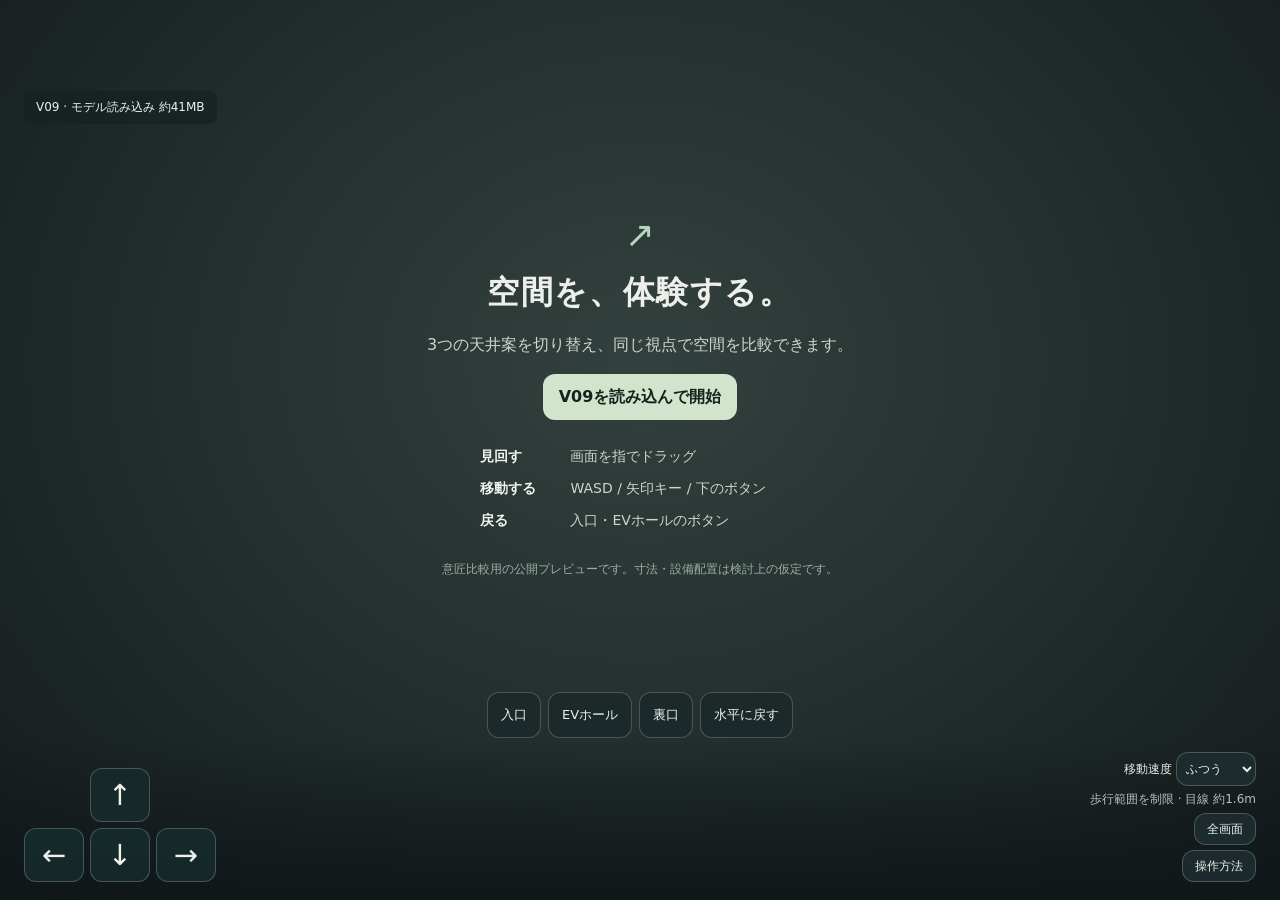
==== index.html @ 6728bd30 "Publish entrance viewer Q3" ====
<!doctype html><html lang="ja"><head><meta charset="utf-8"><meta name="viewport" content="width=device-width,initial-scale=1,viewport-fit=cover"><meta http-equiv="Content-Security-Policy" content="default-src 'self'; script-src 'self' 'unsafe-inline'; style-src 'self' 'unsafe-inline'; img-src 'self' blob: data:; connect-src 'self' blob:; object-src 'none'"><title>エントランス室内ビューア</title><link rel="stylesheet" href="style.css"><script type="importmap">{"imports":{"three":"./vendor/three.module.js"}}</script></head><body>
<div id="viewport" aria-label="室内3D表示"></div><header><div><span class="eyebrow">PUBLIC PREVIEW · V09 R5 · 天井比較 Q3</span><h1>朝日ビル エントランス</h1></div><button id="open" class="primary">別のGLBを開く</button><input id="file" type="file" accept=".glb" hidden></header>
<main id="welcome"><div class="card"><div class="icon">↗</div><h2>空間を、体験する。</h2><p>3つの天井案を切り替え、同じ視点で空間を比較できます。</p><button id="start" class="primary">V09を読み込んで開始</button><div class="instructions"><p><b>見回す</b> 画面を指でドラッグ</p><p><b>移動する</b> WASD / 矢印キー / 下のボタン</p><p><b>戻る</b> 入口・EVホールのボタン</p></div><small>意匠比較用の公開プレビューです。寸法・設備配置は検討上の仮定です。</small><p id="error"></p></div></main>
<div id="status" role="status">V09 · モデル読み込み 約41MB</div><fieldset id="ceiling-choices" class="hidden"><legend>天井を比較</legend><div class="ceiling-buttons"><button data-ceiling="existing" aria-pressed="true">現状</button><button data-ceiling="coffer" aria-pressed="false">折り上げ天井</button><button data-ceiling="panel" aria-pressed="false">パネル</button><button data-ceiling="wood" aria-pressed="false">木ルーバー</button></div><small id="ceiling-note">入口〜EVホールの意匠比較 · 寸法は仮定</small><details id="lighting-adjust" class="hidden"><summary>照明の色と明るさ</summary><label for="light-kelvin">色温度 <output id="light-kelvin-value">2700K</output></label><input id="light-kelvin" type="range" min="2500" max="4000" step="100" value="2700"><label for="light-brightness">明るさ <output id="light-brightness-value">100%</output></label><input id="light-brightness" type="range" min="50" max="150" step="5" value="100"><button id="light-reset">この案の推奨値に戻す</button></details><a class="design-link" href="design.html" target="_blank" rel="noopener">設計方針と天井伏図 ↗</a></fieldset>
<nav id="presets" aria-label="視点"><button data-preset="entry">入口</button><button data-preset="hall">EVホール</button><button data-preset="back">裏口</button><button id="level">水平に戻す</button></nav>
<footer><div class="movement"><button data-move="forward" aria-label="前へ" class="up">↑</button><button data-move="left" aria-label="左へ">←</button><button data-move="back" aria-label="後ろへ">↓</button><button data-move="right" aria-label="右へ">→</button></div><div class="settings"><label>移動速度 <select id="speed"><option value="0.7">ゆっくり</option><option value="1.5" selected>ふつう</option><option value="3">速く</option></select></label><span id="collision-note">歩行範囲を制限 · 目線 約1.6m</span><button id="fullscreen">全画面</button><button id="help">操作方法</button></div></footer><dialog id="guide"><h2>操作方法</h2><p>マウスをドラッグして見回す。WASD・矢印キーで前後左右へ移動。タブレットでは下のボタンを長押し。</p><p>「天井を比較」で3案と現状を切り替えます。視点はそのまま、自由に歩いて比較できます。参照画像に基づく意匠案で、施工寸法・設備配置は未確定です。裏口側は現状を維持しています。</p><p>入口・EVホール・裏口から再開できます。壁や設備に近づくと移動を制限します。</p><p>これは質感を確認するリアルタイム表示です。高品質なレンダリング画像とは照明・影が異なります。</p><p>閲覧端末へ3Dデータが届くため、取り出し・複製を完全には防げません。</p><button id="close-help">閉じる</button></dialog><script type="module" src="app.js"></script></body></html>
---- style.css ----
*{box-sizing:border-box}html,body{margin:0;width:100%;height:100%;overflow:hidden;background:#141b1d;color:#edf0ea;font-family:system-ui,-apple-system,sans-serif}#viewport{position:fixed;inset:0;touch-action:none}canvas{display:block}header{position:fixed;top:0;left:0;right:0;padding:max(20px,env(safe-area-inset-top)) 24px 16px;display:flex;justify-content:space-between;align-items:center;background:linear-gradient(#101719e8,transparent);pointer-events:none}header>*{pointer-events:auto}.eyebrow{font-size:10px;letter-spacing:.22em;color:#a9c5bd}h1{font-size:20px;font-weight:600;margin:5px 0}button,select{font:inherit;color:inherit;border:1px solid #ffffff36;border-radius:12px;background:#1f2d30eb;cursor:pointer;min-height:46px;padding:10px 16px;touch-action:none}button:active,button.active{background:#b5d5bf;color:#17261f}.primary{background:#d1e5cc;color:#14241c;border:0;font-weight:650}#welcome{position:fixed;inset:0;display:grid;place-items:center;pointer-events:none;padding:85px 20px 180px;background:radial-gradient(ellipse at 50% 40%,#33413e,#141b1d)}.card{max-width:470px;text-align:center;pointer-events:auto}.icon{font-size:36px;color:#b5d5bf}h2{font-size:32px;letter-spacing:.05em;margin:16px 0}p{line-height:1.7;color:#ccd5d0}.instructions{margin:25px auto;text-align:left;max-width:320px;font-size:14px}.instructions p{margin:8px 0}.instructions b{display:inline-block;width:86px;color:#f1f4ef}small{font-size:12px;line-height:1.7;color:#9aaea5}#status{position:fixed;left:24px;top:91px;font-size:12px;color:#e9f3e9;background:#152321c9;border-radius:8px;padding:8px 12px;max-width:calc(100% - 48px);pointer-events:none}#presets{position:fixed;bottom:162px;left:50%;transform:translateX(-50%);display:flex;gap:7px;white-space:nowrap}#presets button{font-size:13px;padding:8px 13px;background:#1a292bd9}footer{position:fixed;bottom:0;left:0;right:0;padding:10px 24px max(18px,env(safe-area-inset-bottom));display:flex;align-items:end;justify-content:space-between;gap:20px;background:linear-gradient(transparent,#101719f2)}.movement{display:grid;grid-template-columns:60px 60px 60px;gap:6px}.movement button{font-size:29px;height:54px;padding:0;background:#172b2de8}.movement .up{grid-column:2}.movement button:nth-child(2){grid-column:1}.settings{display:flex;flex-direction:column;gap:8px;align-items:flex-end;font-size:12px}.settings span{color:#b5c3ba}.settings button{min-height:32px;padding:5px 12px;font-size:12px}.settings select{font-size:12px;min-height:34px;padding:5px}.hidden{display:none!important}button:focus-visible,select:focus-visible{outline:3px solid #d0e3a4;outline-offset:3px}@media(max-width:560px){header{padding-left:16px;padding-right:16px}h1{font-size:17px}.eyebrow{font-size:9px}header button{font-size:12px;padding:8px 12px}footer{padding-left:16px;padding-right:16px;gap:10px}.movement{grid-template-columns:52px 52px 52px}.movement button{height:49px}#presets{bottom:150px;gap:5px}#presets button{font-size:11px;padding:7px 10px;min-height:38px}#welcome{padding-bottom:180px}h2{font-size:27px}.card>p{font-size:13px}.instructions{margin:18px auto;font-size:12px}small{font-size:11px}.settings span{max-width:140px;text-align:right;font-size:10px}}@media(max-height:600px){#welcome{padding-top:65px;padding-bottom:80px}.card h2{font-size:23px;margin:6px}.icon,.instructions{display:none}#presets{bottom:115px}footer{padding-bottom:8px}.movement button{height:40px}}
button:disabled{opacity:.55;cursor:wait}dialog{max-width:520px;background:#1e2d2c;color:#eff3ed;border:1px solid #58736b;border-radius:20px;padding:26px}dialog::backdrop{background:#081211b8}dialog p{font-size:14px}dialog h2{font-size:22px}#error{font-size:12px;color:#f2bdab}.settings{gap:5px}.settings #fullscreen,.settings #help{display:inline-block}#status{font-variant-numeric:tabular-nums}

#ceiling-choices{position:fixed;right:24px;top:88px;margin:0;padding:10px 12px 12px;max-width:410px;background:#152321e8;border:1px solid #acc7bb40;border-radius:14px;box-shadow:0 6px 24px #0003}#ceiling-choices legend{font-size:12px;font-weight:650;padding:0 6px;color:#e6eddb}.ceiling-buttons{display:flex;gap:5px}#ceiling-choices button{font-size:12px;min-height:38px;padding:8px 10px;border-radius:8px}#ceiling-choices button[aria-pressed=true]{background:#d1e5cc;color:#14241c;border-color:#d1e5cc;font-weight:650}#ceiling-choices small{display:block;margin-top:7px;font-size:10px;color:#b9c8bf}footer{pointer-events:none}footer>*{pointer-events:auto}@media(max-width:900px){#status{top:87px;font-size:10px;max-width:calc(100% - 48px)}#ceiling-choices{top:130px;right:16px;max-width:calc(100% - 32px)}}@media(max-height:600px){#ceiling-choices{top:78px;right:16px}#ceiling-choices small{display:none}#status{top:auto;bottom:14px;left:210px;max-width:40%}}

#lighting-adjust{margin-top:9px;padding-top:8px;border-top:1px solid #ffffff24;font-size:12px}#lighting-adjust summary{cursor:pointer;color:#e1eadc}#lighting-adjust label{display:flex;justify-content:space-between;margin-top:10px}#lighting-adjust input{display:block;width:100%;height:23px;accent-color:#c6d7aa;margin:4px 0;cursor:pointer}#lighting-adjust button{min-height:29px;font-size:11px;padding:4px 9px;margin-top:6px}.design-link{display:block;margin-top:9px;color:#cfddc3;font-size:11px;text-underline-offset:3px}#ceiling-choices{max-height:calc(100dvh - 290px);overflow:auto}#lighting-adjust output{font-variant-numeric:tabular-nums}@media(max-height:600px){#ceiling-choices{max-height:calc(100dvh - 200px)}}
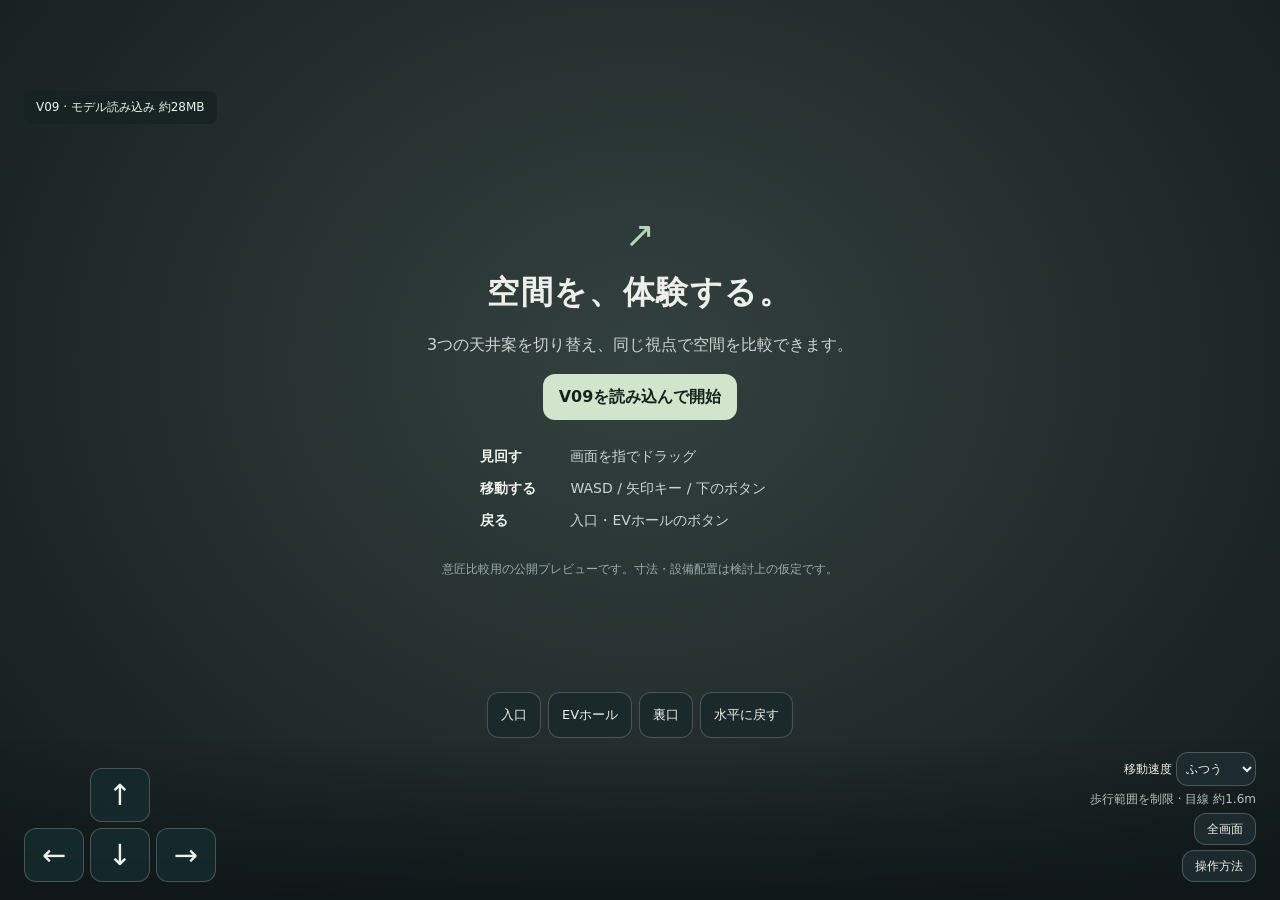
==== commit 3ff905f5: "Reduce ceiling switch stalls and preserve rendering quality" ====
--- a/index.html
+++ b/index.html
@@ -1,6 +1,6 @@
 <!doctype html><html lang="ja"><head><meta charset="utf-8"><meta name="viewport" content="width=device-width,initial-scale=1,viewport-fit=cover"><meta http-equiv="Content-Security-Policy" content="default-src 'self'; script-src 'self' 'unsafe-inline'; style-src 'self' 'unsafe-inline'; img-src 'self' blob: data:; connect-src 'self' blob:; object-src 'none'"><title>エントランス室内ビューア</title><link rel="stylesheet" href="style.css"><script type="importmap">{"imports":{"three":"./vendor/three.module.js"}}</script></head><body>
 <div id="viewport" aria-label="室内3D表示"></div><header><div><span class="eyebrow">PUBLIC PREVIEW · V09 R5 · 天井比較 Q3</span><h1>朝日ビル エントランス</h1></div><button id="open" class="primary">別のGLBを開く</button><input id="file" type="file" accept=".glb" hidden></header>
 <main id="welcome"><div class="card"><div class="icon">↗</div><h2>空間を、体験する。</h2><p>3つの天井案を切り替え、同じ視点で空間を比較できます。</p><button id="start" class="primary">V09を読み込んで開始</button><div class="instructions"><p><b>見回す</b> 画面を指でドラッグ</p><p><b>移動する</b> WASD / 矢印キー / 下のボタン</p><p><b>戻る</b> 入口・EVホールのボタン</p></div><small>意匠比較用の公開プレビューです。寸法・設備配置は検討上の仮定です。</small><p id="error"></p></div></main>
-<div id="status" role="status">V09 · モデル読み込み 約41MB</div><fieldset id="ceiling-choices" class="hidden"><legend>天井を比較</legend><div class="ceiling-buttons"><button data-ceiling="existing" aria-pressed="true">現状</button><button data-ceiling="coffer" aria-pressed="false">折り上げ天井</button><button data-ceiling="panel" aria-pressed="false">パネル</button><button data-ceiling="wood" aria-pressed="false">木ルーバー</button></div><small id="ceiling-note">入口〜EVホールの意匠比較 · 寸法は仮定</small><details id="lighting-adjust" class="hidden"><summary>照明の色と明るさ</summary><label for="light-kelvin">色温度 <output id="light-kelvin-value">2700K</output></label><input id="light-kelvin" type="range" min="2500" max="4000" step="100" value="2700"><label for="light-brightness">明るさ <output id="light-brightness-value">100%</output></label><input id="light-brightness" type="range" min="50" max="150" step="5" value="100"><button id="light-reset">この案の推奨値に戻す</button></details><a class="design-link" href="design.html" target="_blank" rel="noopener">設計方針と天井伏図 ↗</a></fieldset>
+<div id="status" role="status">V09 · モデル読み込み 約28MB</div><fieldset id="ceiling-choices" class="hidden"><legend>天井を比較</legend><div class="ceiling-buttons"><button data-ceiling="existing" aria-pressed="true">現状</button><button data-ceiling="coffer" aria-pressed="false">折り上げ天井</button><button data-ceiling="panel" aria-pressed="false">パネル</button><button data-ceiling="wood" aria-pressed="false">木ルーバー</button></div><small id="ceiling-note">入口〜EVホールの意匠比較 · 寸法は仮定</small><details id="lighting-adjust" class="hidden"><summary>照明の色と明るさ</summary><label for="light-kelvin">色温度 <output id="light-kelvin-value">2700K</output></label><input id="light-kelvin" type="range" min="2500" max="4000" step="100" value="2700"><label for="light-brightness">明るさ <output id="light-brightness-value">100%</output></label><input id="light-brightness" type="range" min="50" max="150" step="5" value="100"><button id="light-reset">この案の推奨値に戻す</button></details><a class="design-link" href="design.html" target="_blank" rel="noopener">設計方針と天井伏図 ↗</a></fieldset>
 <nav id="presets" aria-label="視点"><button data-preset="entry">入口</button><button data-preset="hall">EVホール</button><button data-preset="back">裏口</button><button id="level">水平に戻す</button></nav>
-<footer><div class="movement"><button data-move="forward" aria-label="前へ" class="up">↑</button><button data-move="left" aria-label="左へ">←</button><button data-move="back" aria-label="後ろへ">↓</button><button data-move="right" aria-label="右へ">→</button></div><div class="settings"><label>移動速度 <select id="speed"><option value="0.7">ゆっくり</option><option value="1.5" selected>ふつう</option><option value="3">速く</option></select></label><span id="collision-note">歩行範囲を制限 · 目線 約1.6m</span><button id="fullscreen">全画面</button><button id="help">操作方法</button></div></footer><dialog id="guide"><h2>操作方法</h2><p>マウスをドラッグして見回す。WASD・矢印キーで前後左右へ移動。タブレットでは下のボタンを長押し。</p><p>「天井を比較」で3案と現状を切り替えます。視点はそのまま、自由に歩いて比較できます。参照画像に基づく意匠案で、施工寸法・設備配置は未確定です。裏口側は現状を維持しています。</p><p>入口・EVホール・裏口から再開できます。壁や設備に近づくと移動を制限します。</p><p>これは質感を確認するリアルタイム表示です。高品質なレンダリング画像とは照明・影が異なります。</p><p>閲覧端末へ3Dデータが届くため、取り出し・複製を完全には防げません。</p><button id="close-help">閉じる</button></dialog><script type="module" src="app.js"></script></body></html>
+<footer><div class="movement"><button data-move="forward" aria-label="前へ" class="up">↑</button><button data-move="left" aria-label="左へ">←</button><button data-move="back" aria-label="後ろへ">↓</button><button data-move="right" aria-label="右へ">→</button></div><div class="settings"><label>移動速度 <select id="speed"><option value="0.7">ゆっくり</option><option value="1.5" selected>ふつう</option><option value="3">速く</option></select></label><span id="collision-note">歩行範囲を制限 · 目線 約1.6m</span><button id="fullscreen">全画面</button><button id="help">操作方法</button></div></footer><dialog id="guide"><h2>操作方法</h2><p>マウスをドラッグして見回す。WASD・矢印キーで前後左右へ移動。タブレットでは下のボタンを長押し。</p><p>「天井を比較」で3案と現状を切り替えます。視点はそのまま、自由に歩いて比較できます。参照画像に基づく意匠案で、施工寸法・設備配置は未確定です。裏口側は現状を維持しています。</p><p>入口・EVホール・裏口から再開できます。壁や設備に近づくと移動を制限します。</p><p>これは質感を確認するリアルタイム表示です。高品質なレンダリング画像とは照明・影が異なります。</p><p>閲覧端末へ3Dデータが届くため、取り出し・複製を完全には防げません。</p><button id="close-help">閉じる</button></dialog><script type="module" src="app.js?v=perf1"></script></body></html>
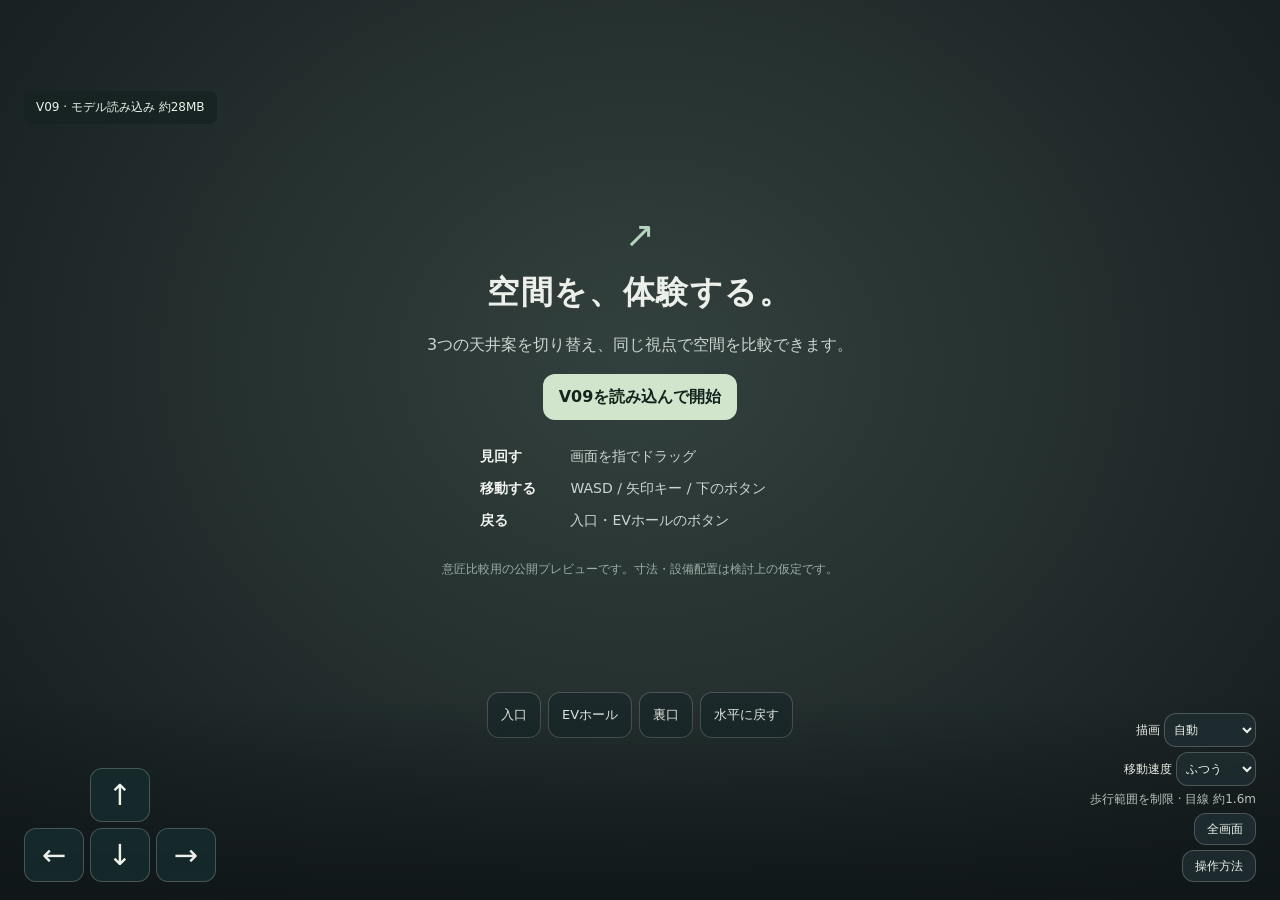
==== commit 66524279: "Adapt motion rendering for integrated GPUs and share shadow depth" ====
--- a/index.html
+++ b/index.html
@@ -3,4 +3,4 @@
 <main id="welcome"><div class="card"><div class="icon">↗</div><h2>空間を、体験する。</h2><p>3つの天井案を切り替え、同じ視点で空間を比較できます。</p><button id="start" class="primary">V09を読み込んで開始</button><div class="instructions"><p><b>見回す</b> 画面を指でドラッグ</p><p><b>移動する</b> WASD / 矢印キー / 下のボタン</p><p><b>戻る</b> 入口・EVホールのボタン</p></div><small>意匠比較用の公開プレビューです。寸法・設備配置は検討上の仮定です。</small><p id="error"></p></div></main>
 <div id="status" role="status">V09 · モデル読み込み 約28MB</div><fieldset id="ceiling-choices" class="hidden"><legend>天井を比較</legend><div class="ceiling-buttons"><button data-ceiling="existing" aria-pressed="true">現状</button><button data-ceiling="coffer" aria-pressed="false">折り上げ天井</button><button data-ceiling="panel" aria-pressed="false">パネル</button><button data-ceiling="wood" aria-pressed="false">木ルーバー</button></div><small id="ceiling-note">入口〜EVホールの意匠比較 · 寸法は仮定</small><details id="lighting-adjust" class="hidden"><summary>照明の色と明るさ</summary><label for="light-kelvin">色温度 <output id="light-kelvin-value">2700K</output></label><input id="light-kelvin" type="range" min="2500" max="4000" step="100" value="2700"><label for="light-brightness">明るさ <output id="light-brightness-value">100%</output></label><input id="light-brightness" type="range" min="50" max="150" step="5" value="100"><button id="light-reset">この案の推奨値に戻す</button></details><a class="design-link" href="design.html" target="_blank" rel="noopener">設計方針と天井伏図 ↗</a></fieldset>
 <nav id="presets" aria-label="視点"><button data-preset="entry">入口</button><button data-preset="hall">EVホール</button><button data-preset="back">裏口</button><button id="level">水平に戻す</button></nav>
-<footer><div class="movement"><button data-move="forward" aria-label="前へ" class="up">↑</button><button data-move="left" aria-label="左へ">←</button><button data-move="back" aria-label="後ろへ">↓</button><button data-move="right" aria-label="右へ">→</button></div><div class="settings"><label>移動速度 <select id="speed"><option value="0.7">ゆっくり</option><option value="1.5" selected>ふつう</option><option value="3">速く</option></select></label><span id="collision-note">歩行範囲を制限 · 目線 約1.6m</span><button id="fullscreen">全画面</button><button id="help">操作方法</button></div></footer><dialog id="guide"><h2>操作方法</h2><p>マウスをドラッグして見回す。WASD・矢印キーで前後左右へ移動。タブレットでは下のボタンを長押し。</p><p>「天井を比較」で3案と現状を切り替えます。視点はそのまま、自由に歩いて比較できます。参照画像に基づく意匠案で、施工寸法・設備配置は未確定です。裏口側は現状を維持しています。</p><p>入口・EVホール・裏口から再開できます。壁や設備に近づくと移動を制限します。</p><p>これは質感を確認するリアルタイム表示です。高品質なレンダリング画像とは照明・影が異なります。</p><p>閲覧端末へ3Dデータが届くため、取り出し・複製を完全には防げません。</p><button id="close-help">閉じる</button></dialog><script type="module" src="app.js?v=perf1"></script></body></html>
+<footer><div class="movement"><button data-move="forward" aria-label="前へ" class="up">↑</button><button data-move="left" aria-label="左へ">←</button><button data-move="back" aria-label="後ろへ">↓</button><button data-move="right" aria-label="右へ">→</button></div><div class="settings"><label>描画 <select id="render-quality" aria-label="描画モード"><option value="auto" selected>自動</option><option value="responsive">操作を軽く</option><option value="quality">画質優先</option></select></label><label>移動速度 <select id="speed"><option value="0.7">ゆっくり</option><option value="1.5" selected>ふつう</option><option value="3">速く</option></select></label><span id="collision-note">歩行範囲を制限 · 目線 約1.6m</span><button id="fullscreen">全画面</button><button id="help">操作方法</button></div></footer><dialog id="guide"><h2>操作方法</h2><p>マウスをドラッグして見回す。WASD・矢印キーで前後左右へ移動。タブレットでは下のボタンを長押し。</p><p>「天井を比較」で3案と現状を切り替えます。視点はそのまま、自由に歩いて比較できます。参照画像に基づく意匠案で、施工寸法・設備配置は未確定です。裏口側は現状を維持しています。</p><p>入口・EVホール・裏口から再開できます。壁や設備に近づくと移動を制限します。</p><p>描画「自動」は、重い端末で操作中の解像度を調整し、止まると高精細に戻します。「操作を軽く」は移動・見回し中の負荷をさらに抑えます。「画質優先」は常に元の解像度で表示します。</p><p>これは質感を確認するリアルタイム表示です。高品質なレンダリング画像とは照明・影が異なります。</p><p>閲覧端末へ3Dデータが届くため、取り出し・複製を完全には防げません。</p><button id="close-help">閉じる</button></dialog><script type="module" src="app.js?v=motion1"></script></body></html>
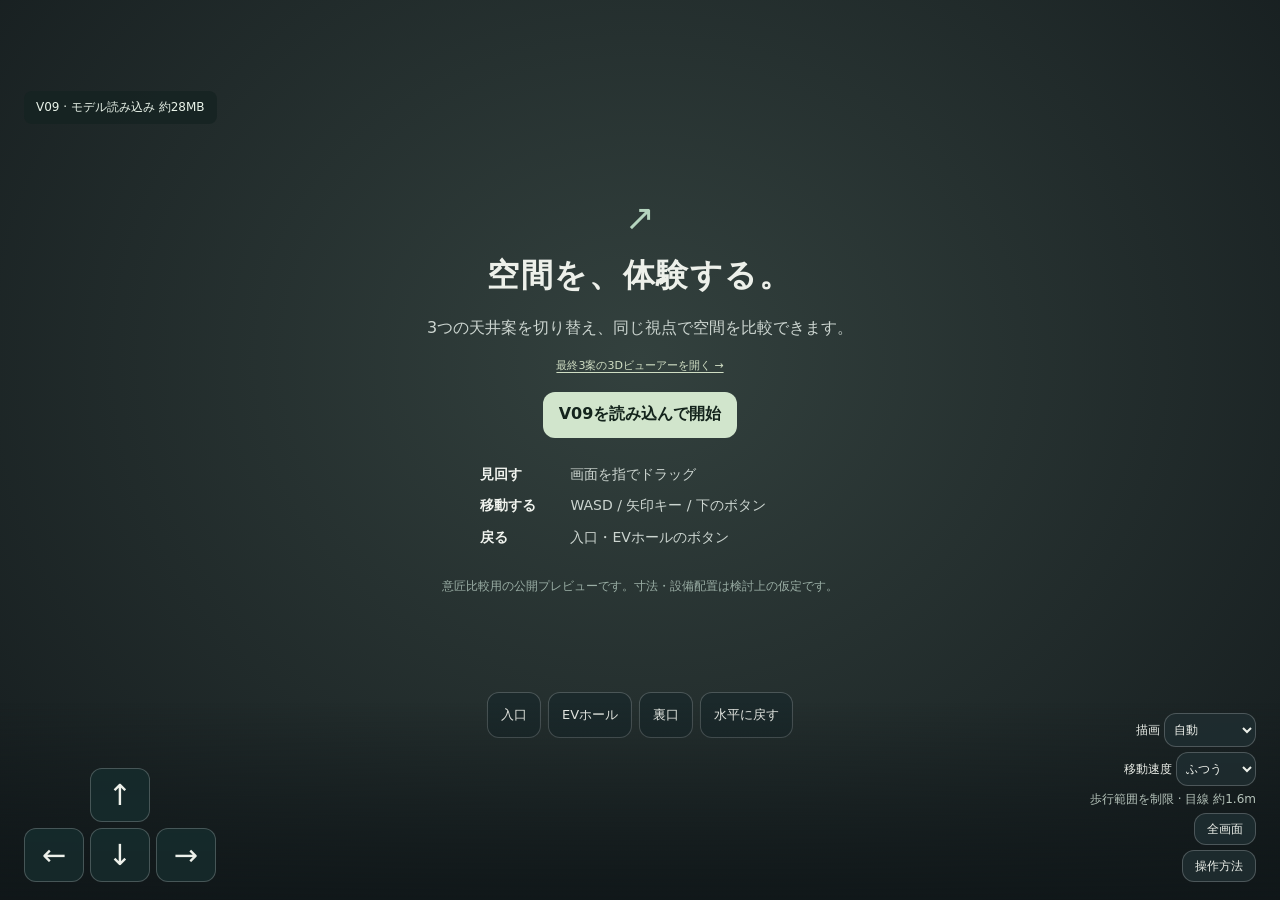
==== commit 06399c14: "Add final entrance models and three matching review viewpoints" ====
--- a/index.html
+++ b/index.html
@@ -1,6 +1,6 @@
 <!doctype html><html lang="ja"><head><meta charset="utf-8"><meta name="viewport" content="width=device-width,initial-scale=1,viewport-fit=cover"><meta http-equiv="Content-Security-Policy" content="default-src 'self'; script-src 'self' 'unsafe-inline'; style-src 'self' 'unsafe-inline'; img-src 'self' blob: data:; connect-src 'self' blob:; object-src 'none'"><title>エントランス室内ビューア</title><link rel="stylesheet" href="style.css"><script type="importmap">{"imports":{"three":"./vendor/three.module.js"}}</script></head><body>
 <div id="viewport" aria-label="室内3D表示"></div><header><div><span class="eyebrow">PUBLIC PREVIEW · V09 R5 · 天井比較 Q3</span><h1>朝日ビル エントランス</h1></div><button id="open" class="primary">別のGLBを開く</button><input id="file" type="file" accept=".glb" hidden></header>
-<main id="welcome"><div class="card"><div class="icon">↗</div><h2>空間を、体験する。</h2><p>3つの天井案を切り替え、同じ視点で空間を比較できます。</p><button id="start" class="primary">V09を読み込んで開始</button><div class="instructions"><p><b>見回す</b> 画面を指でドラッグ</p><p><b>移動する</b> WASD / 矢印キー / 下のボタン</p><p><b>戻る</b> 入口・EVホールのボタン</p></div><small>意匠比較用の公開プレビューです。寸法・設備配置は検討上の仮定です。</small><p id="error"></p></div></main>
+<main id="welcome"><div class="card"><div class="icon">↗</div><h2>空間を、体験する。</h2><p>3つの天井案を切り替え、同じ視点で空間を比較できます。</p><p><a class="design-link" href="final/">最終3案の3Dビューアーを開く →</a></p><button id="start" class="primary">V09を読み込んで開始</button><div class="instructions"><p><b>見回す</b> 画面を指でドラッグ</p><p><b>移動する</b> WASD / 矢印キー / 下のボタン</p><p><b>戻る</b> 入口・EVホールのボタン</p></div><small>意匠比較用の公開プレビューです。寸法・設備配置は検討上の仮定です。</small><p id="error"></p></div></main>
 <div id="status" role="status">V09 · モデル読み込み 約28MB</div><fieldset id="ceiling-choices" class="hidden"><legend>天井を比較</legend><div class="ceiling-buttons"><button data-ceiling="existing" aria-pressed="true">現状</button><button data-ceiling="coffer" aria-pressed="false">折り上げ天井</button><button data-ceiling="panel" aria-pressed="false">パネル</button><button data-ceiling="wood" aria-pressed="false">木ルーバー</button></div><small id="ceiling-note">入口〜EVホールの意匠比較 · 寸法は仮定</small><details id="lighting-adjust" class="hidden"><summary>照明の色と明るさ</summary><label for="light-kelvin">色温度 <output id="light-kelvin-value">2700K</output></label><input id="light-kelvin" type="range" min="2500" max="4000" step="100" value="2700"><label for="light-brightness">明るさ <output id="light-brightness-value">100%</output></label><input id="light-brightness" type="range" min="50" max="150" step="5" value="100"><button id="light-reset">この案の推奨値に戻す</button></details><a class="design-link" href="design.html" target="_blank" rel="noopener">設計方針と天井伏図 ↗</a></fieldset>
 <nav id="presets" aria-label="視点"><button data-preset="entry">入口</button><button data-preset="hall">EVホール</button><button data-preset="back">裏口</button><button id="level">水平に戻す</button></nav>
 <footer><div class="movement"><button data-move="forward" aria-label="前へ" class="up">↑</button><button data-move="left" aria-label="左へ">←</button><button data-move="back" aria-label="後ろへ">↓</button><button data-move="right" aria-label="右へ">→</button></div><div class="settings"><label>描画 <select id="render-quality" aria-label="描画モード"><option value="auto" selected>自動</option><option value="responsive">操作を軽く</option><option value="quality">画質優先</option></select></label><label>移動速度 <select id="speed"><option value="0.7">ゆっくり</option><option value="1.5" selected>ふつう</option><option value="3">速く</option></select></label><span id="collision-note">歩行範囲を制限 · 目線 約1.6m</span><button id="fullscreen">全画面</button><button id="help">操作方法</button></div></footer><dialog id="guide"><h2>操作方法</h2><p>マウスをドラッグして見回す。WASD・矢印キーで前後左右へ移動。タブレットでは下のボタンを長押し。</p><p>「天井を比較」で3案と現状を切り替えます。視点はそのまま、自由に歩いて比較できます。参照画像に基づく意匠案で、施工寸法・設備配置は未確定です。裏口側は現状を維持しています。</p><p>入口・EVホール・裏口から再開できます。壁や設備に近づくと移動を制限します。</p><p>描画「自動」は、重い端末で操作中の解像度を調整し、止まると高精細に戻します。「操作を軽く」は移動・見回し中の負荷をさらに抑えます。「画質優先」は常に元の解像度で表示します。</p><p>これは質感を確認するリアルタイム表示です。高品質なレンダリング画像とは照明・影が異なります。</p><p>閲覧端末へ3Dデータが届くため、取り出し・複製を完全には防げません。</p><button id="close-help">閉じる</button></dialog><script type="module" src="app.js?v=motion1"></script></body></html>
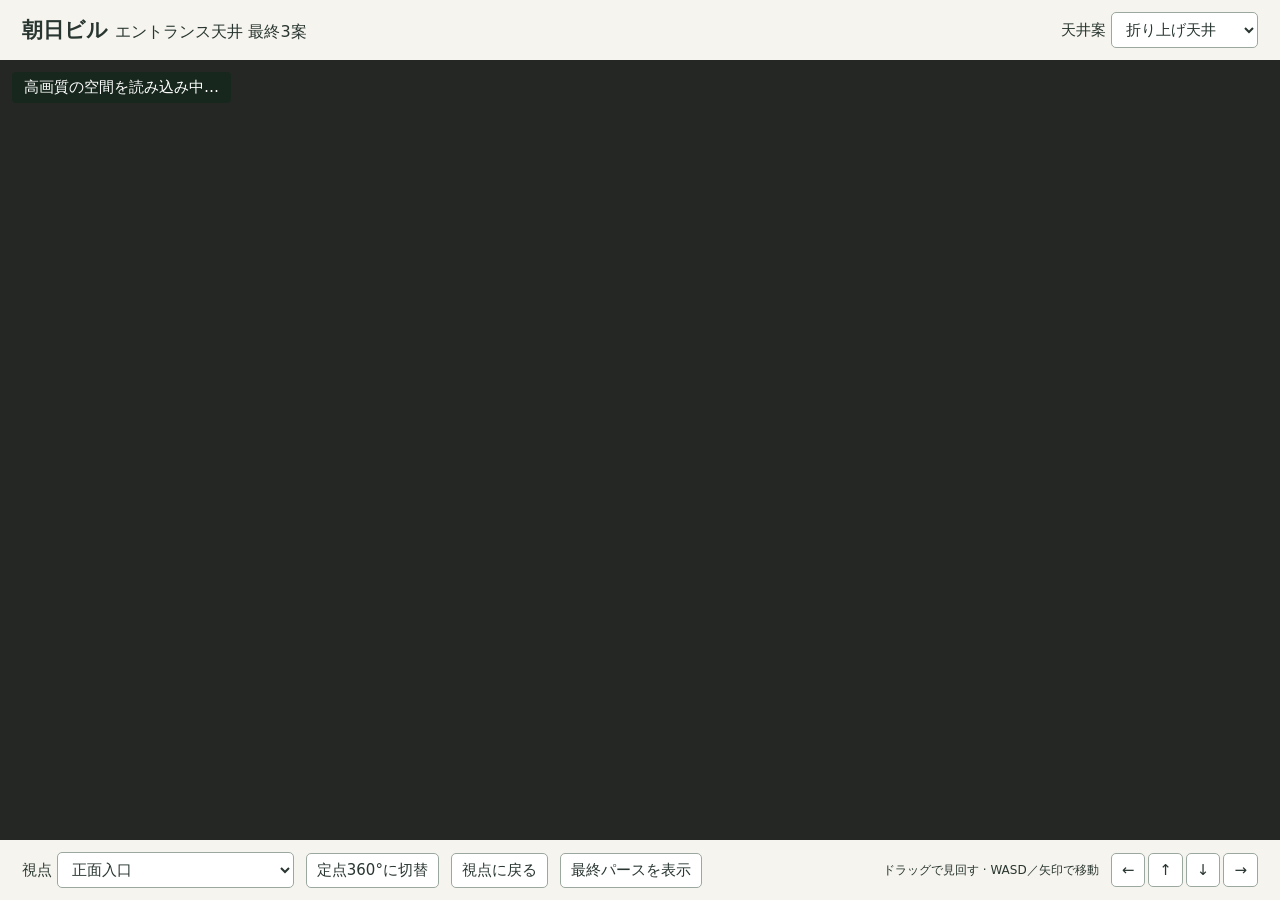
==== commit 59328a27: "Anchor ceiling and sash finishes to building geometry and retire the legacy viewer" ====
--- a/index.html
+++ b/index.html
@@ -1,6 +1 @@
-<!doctype html><html lang="ja"><head><meta charset="utf-8"><meta name="viewport" content="width=device-width,initial-scale=1,viewport-fit=cover"><meta http-equiv="Content-Security-Policy" content="default-src 'self'; script-src 'self' 'unsafe-inline'; style-src 'self' 'unsafe-inline'; img-src 'self' blob: data:; connect-src 'self' blob:; object-src 'none'"><title>エントランス室内ビューア</title><link rel="stylesheet" href="style.css"><script type="importmap">{"imports":{"three":"./vendor/three.module.js"}}</script></head><body>
-<div id="viewport" aria-label="室内3D表示"></div><header><div><span class="eyebrow">PUBLIC PREVIEW · V09 R5 · 天井比較 Q3</span><h1>朝日ビル エントランス</h1></div><button id="open" class="primary">別のGLBを開く</button><input id="file" type="file" accept=".glb" hidden></header>
-<main id="welcome"><div class="card"><div class="icon">↗</div><h2>空間を、体験する。</h2><p>3つの天井案を切り替え、同じ視点で空間を比較できます。</p><p><a class="design-link" href="final/">最終3案の3Dビューアーを開く →</a></p><button id="start" class="primary">V09を読み込んで開始</button><div class="instructions"><p><b>見回す</b> 画面を指でドラッグ</p><p><b>移動する</b> WASD / 矢印キー / 下のボタン</p><p><b>戻る</b> 入口・EVホールのボタン</p></div><small>意匠比較用の公開プレビューです。寸法・設備配置は検討上の仮定です。</small><p id="error"></p></div></main>
-<div id="status" role="status">V09 · モデル読み込み 約28MB</div><fieldset id="ceiling-choices" class="hidden"><legend>天井を比較</legend><div class="ceiling-buttons"><button data-ceiling="existing" aria-pressed="true">現状</button><button data-ceiling="coffer" aria-pressed="false">折り上げ天井</button><button data-ceiling="panel" aria-pressed="false">パネル</button><button data-ceiling="wood" aria-pressed="false">木ルーバー</button></div><small id="ceiling-note">入口〜EVホールの意匠比較 · 寸法は仮定</small><details id="lighting-adjust" class="hidden"><summary>照明の色と明るさ</summary><label for="light-kelvin">色温度 <output id="light-kelvin-value">2700K</output></label><input id="light-kelvin" type="range" min="2500" max="4000" step="100" value="2700"><label for="light-brightness">明るさ <output id="light-brightness-value">100%</output></label><input id="light-brightness" type="range" min="50" max="150" step="5" value="100"><button id="light-reset">この案の推奨値に戻す</button></details><a class="design-link" href="design.html" target="_blank" rel="noopener">設計方針と天井伏図 ↗</a></fieldset>
-<nav id="presets" aria-label="視点"><button data-preset="entry">入口</button><button data-preset="hall">EVホール</button><button data-preset="back">裏口</button><button id="level">水平に戻す</button></nav>
-<footer><div class="movement"><button data-move="forward" aria-label="前へ" class="up">↑</button><button data-move="left" aria-label="左へ">←</button><button data-move="back" aria-label="後ろへ">↓</button><button data-move="right" aria-label="右へ">→</button></div><div class="settings"><label>描画 <select id="render-quality" aria-label="描画モード"><option value="auto" selected>自動</option><option value="responsive">操作を軽く</option><option value="quality">画質優先</option></select></label><label>移動速度 <select id="speed"><option value="0.7">ゆっくり</option><option value="1.5" selected>ふつう</option><option value="3">速く</option></select></label><span id="collision-note">歩行範囲を制限 · 目線 約1.6m</span><button id="fullscreen">全画面</button><button id="help">操作方法</button></div></footer><dialog id="guide"><h2>操作方法</h2><p>マウスをドラッグして見回す。WASD・矢印キーで前後左右へ移動。タブレットでは下のボタンを長押し。</p><p>「天井を比較」で3案と現状を切り替えます。視点はそのまま、自由に歩いて比較できます。参照画像に基づく意匠案で、施工寸法・設備配置は未確定です。裏口側は現状を維持しています。</p><p>入口・EVホール・裏口から再開できます。壁や設備に近づくと移動を制限します。</p><p>描画「自動」は、重い端末で操作中の解像度を調整し、止まると高精細に戻します。「操作を軽く」は移動・見回し中の負荷をさらに抑えます。「画質優先」は常に元の解像度で表示します。</p><p>これは質感を確認するリアルタイム表示です。高品質なレンダリング画像とは照明・影が異なります。</p><p>閲覧端末へ3Dデータが届くため、取り出し・複製を完全には防げません。</p><button id="close-help">閉じる</button></dialog><script type="module" src="app.js?v=motion1"></script></body></html>
+<!doctype html><html lang="ja"><head><meta charset="utf-8"><title>朝日ビル エントランス天井</title><script>location.replace('./final/'+location.search+location.hash)</script><meta http-equiv="refresh" content="0;url=./final/"></head><body><a href="./final/">最新版のビューアーを開く</a></body></html>
